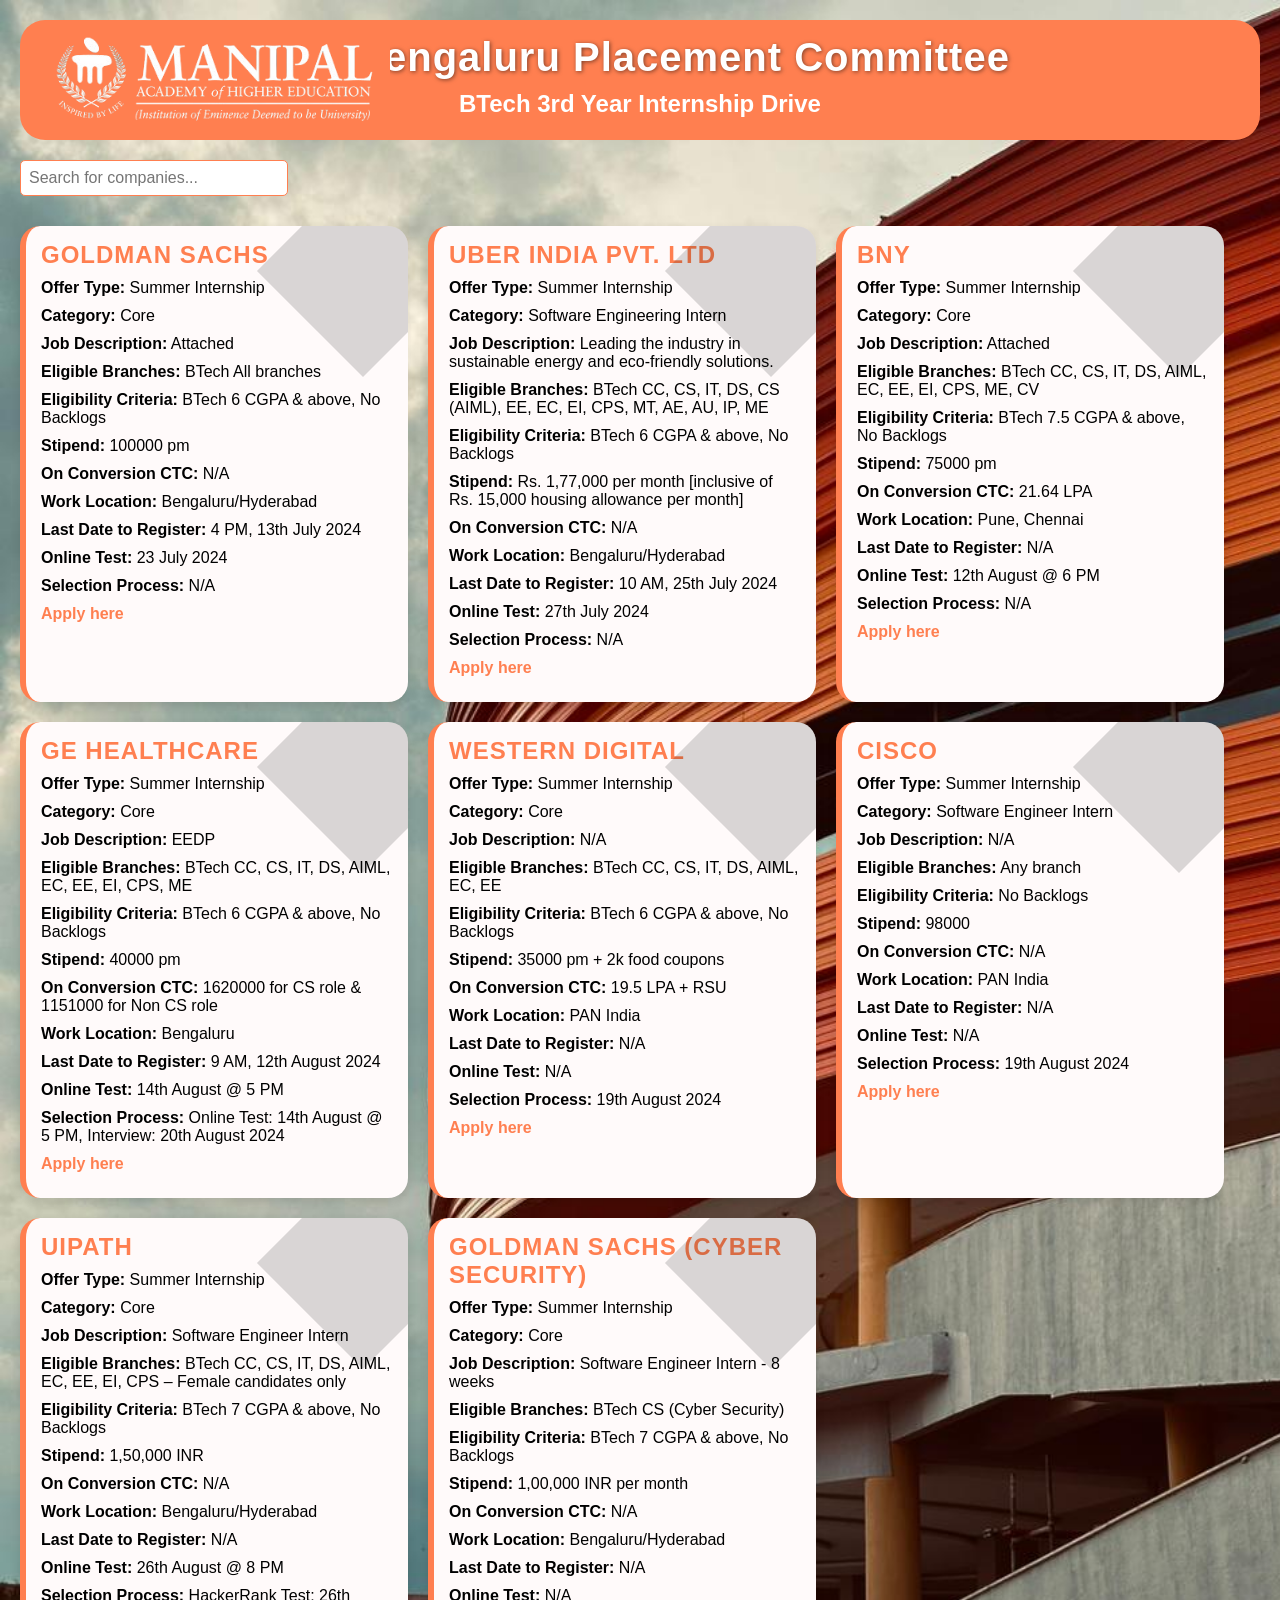
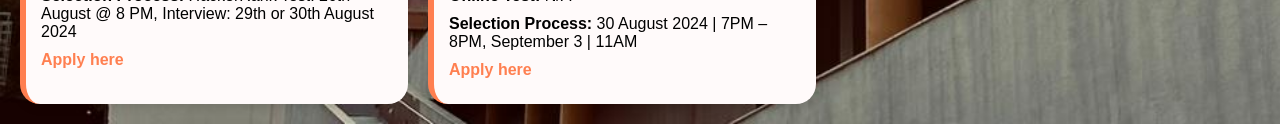
==== index.html @ 0d984af4 "Update and rename companylist.html to index.html" ====
<!DOCTYPE html>
<html lang="en">
<head>
    <meta charset="UTF-8">
    <meta name="viewport" content="width=device-width, initial-scale=1.0">
    <title>MIT Bengaluru Placement Committee</title>
    <link rel="icon" href="mahe logo.jpg" type="image/png">
    <link rel="stylesheet" href="style.css">
</head>
<body style="background-image: url('MARC.jpg'); background-size: cover; background-repeat: no-repeat;">
    <header>
        <img src="mahe logo.png" alt="Manipal Logo" style="width: 350px; border-radius: 8px;">
        <h1 style="text-align: center;">MIT Bengaluru Placement Committee</h1>
        <h2 style="color: white; font-size: 24px; margin-top: 10px; text-align: center;">BTech 3rd Year Internship Drive</h2>
    </header>
    
    <input type="text" id="search-bar" placeholder="Search for companies..." onkeyup="searchCompanies()" />
    <section id="company-list"></section>

    <script src="script.js"></script>
</body>
</html>
---- style.css ----
body {
    font-family: 'Helvetica Neue', sans-serif;
    margin: 0;
    padding: 20px;
    background-color: #FFFAFA; /* Light background (Floral White) */
    color: #000000; /* Black text */
}

/* Header styling */
header {
    background-color: #FF7F50; /* Coral background for header */
    color: white;
    padding: 15px 20px;
    text-align: center;
    position: relative;
    height: 90px; /* Adjusted height for more spacious layout */
    border-radius: 25px; /* Rounded edges */
}

header img {
    position: absolute;
    left: 20px;
    top: 50%;
    transform: translateY(-50%); /* Vertically center the logo */
    width: 120px; /* Increased logo size */
    height: auto; /* Maintain aspect ratio */
}

h1 {
    margin: 0;
    font-size: 40px; /* Larger font size */
    color: white; /* White text for header */
    letter-spacing: 1px; /* Spaced letters */
    text-shadow: 1px 1px 4px rgba(0, 0, 0, 0.5); /* Subtle text shadow */
}

/* Search bar styling */
#search-bar {
    width: 250px; /* Set a fixed width for the search bar */
    padding: 8px; /* Reduced padding */
    margin-top: 20px;
    border: 1px solid #FF7F50; /* Coral border */
    border-radius: 5px; /* Rounded corners */
    font-size: 16px; /* Font size */
    transition: width 0.4s ease; /* Smooth transition for width */
}

/* Optional: Make search bar expand on focus */
#search-bar:focus {
    width: 300px; /* Slightly expand on focus */
    outline: none; /* Remove default outline */
    box-shadow: 0 0 5px rgba(255, 127, 80, 0.5); /* Add a subtle shadow on focus */
}

/* Company list section */
#company-list {
    margin-top: 30px;
    display: flex; /* Use flexbox for side by side display */
    flex-wrap: wrap; /* Allow wrapping to new line */
    gap: 20px; /* Space between cards */
}

/* Each company card */
.company-card {
    background-color: #FFFAFA; /* Floral white background for company cards */
    color: #000000; /* Black text */
    padding: 15px; /* Reduced padding */
    border-radius: 20px; /* Rounded corners */
    box-shadow: 0 4px 10px rgba(0, 0, 0, 0.1); /* Shadow for depth */
    transition: all 0.3s ease; /* Smooth hover effect */
    border-left: 6px solid #FF7F50; /* Coral accent on the left */
    position: relative;
    overflow: hidden;
    flex: 1 1 calc(30% - 20px); /* Allow 3 cards per row with gaps */
    max-width: calc(30% - 20px); /* Prevent cards from exceeding width */
}

/* Hover effect for company card */
.company-card:hover {
    box-shadow: 0 6px 15px rgba(0, 0, 0, 0.2); /* Slightly stronger shadow on hover */
    transform: translateY(-4px); /* Reduced lift effect */
    border-left: 6px solid black; /* Black left border on hover */
}

/* Decorative diagonal stripe on hover */
.company-card:before {
    content: '';
    position: absolute;
    top: -30px; /* Adjusted position */
    right: -30px; /* Adjusted position */
    width: 150px; /* Reduced size */
    height: 150px; /* Reduced size */
    background: rgba(0, 0, 0, 0.15); /* Subtle black overlay */
    transform: rotate(45deg);
    transition: 0.4s ease;
}

.company-card:hover:before {
    background: rgba(0, 0, 0, 0.3);
    right: -40px; /* Adjusted position */
}

/* Headings and text */
.company-card h2 {
    margin: 0 0 10px 0;
    font-size: 24px; /* Larger font for headings */
    color: #FF7F50; /* Coral text for headings */
    text-transform: uppercase; /* Capitalized for emphasis */
    letter-spacing: 1px;
}

.company-card p {
    margin: 10px 0;
    font-size: 16px; /* Adjusted for readability */
    color: #000000; /* Black text */
}

a {
    color: #FF7F50; /* Coral color for links */
    font-weight: bold; /* Bold links */
    text-decoration: none;
    border-bottom: 2px solid transparent; /* Underline effect */
    transition: border-bottom 0.2s ease, color 0.2s ease;
}

a:hover {
    color: black; /* Black for link hover */
    border-bottom: 2px solid black; /* Underline on hover */
}
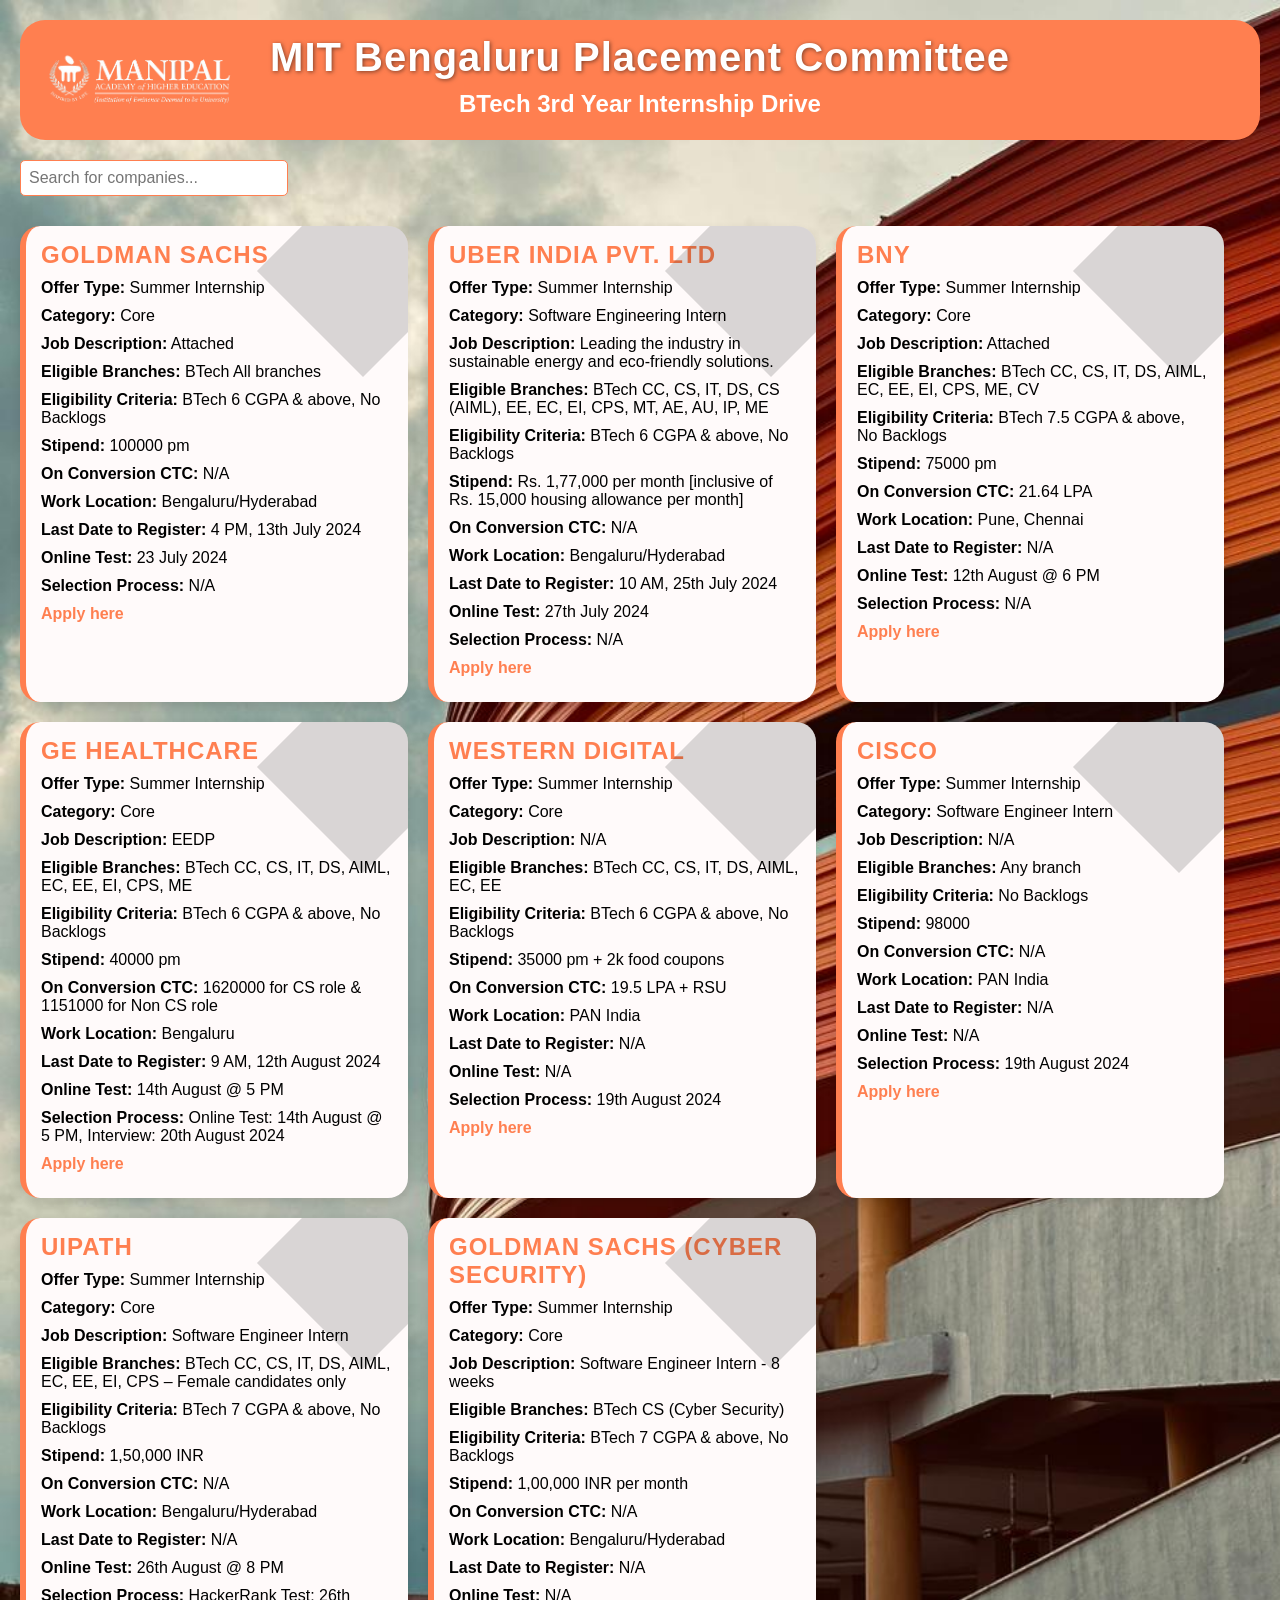
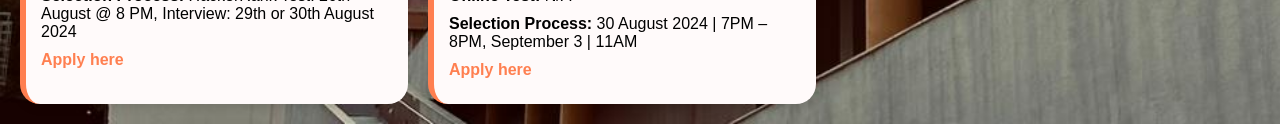
==== commit 51159cb9: "Update index.html" ====
--- a/index.html
+++ b/index.html
@@ -9,7 +9,7 @@
 </head>
 <body style="background-image: url('MARC.jpg'); background-size: cover; background-repeat: no-repeat;">
     <header>
-        <img src="mahe logo.png" alt="Manipal Logo" style="width: 350px; border-radius: 8px;">
+        <img src="mahe logo.png" alt="Manipal Logo" style="width: 200px; border-radius: 8px;">
         <h1 style="text-align: center;">MIT Bengaluru Placement Committee</h1>
         <h2 style="color: white; font-size: 24px; margin-top: 10px; text-align: center;">BTech 3rd Year Internship Drive</h2>
     </header>
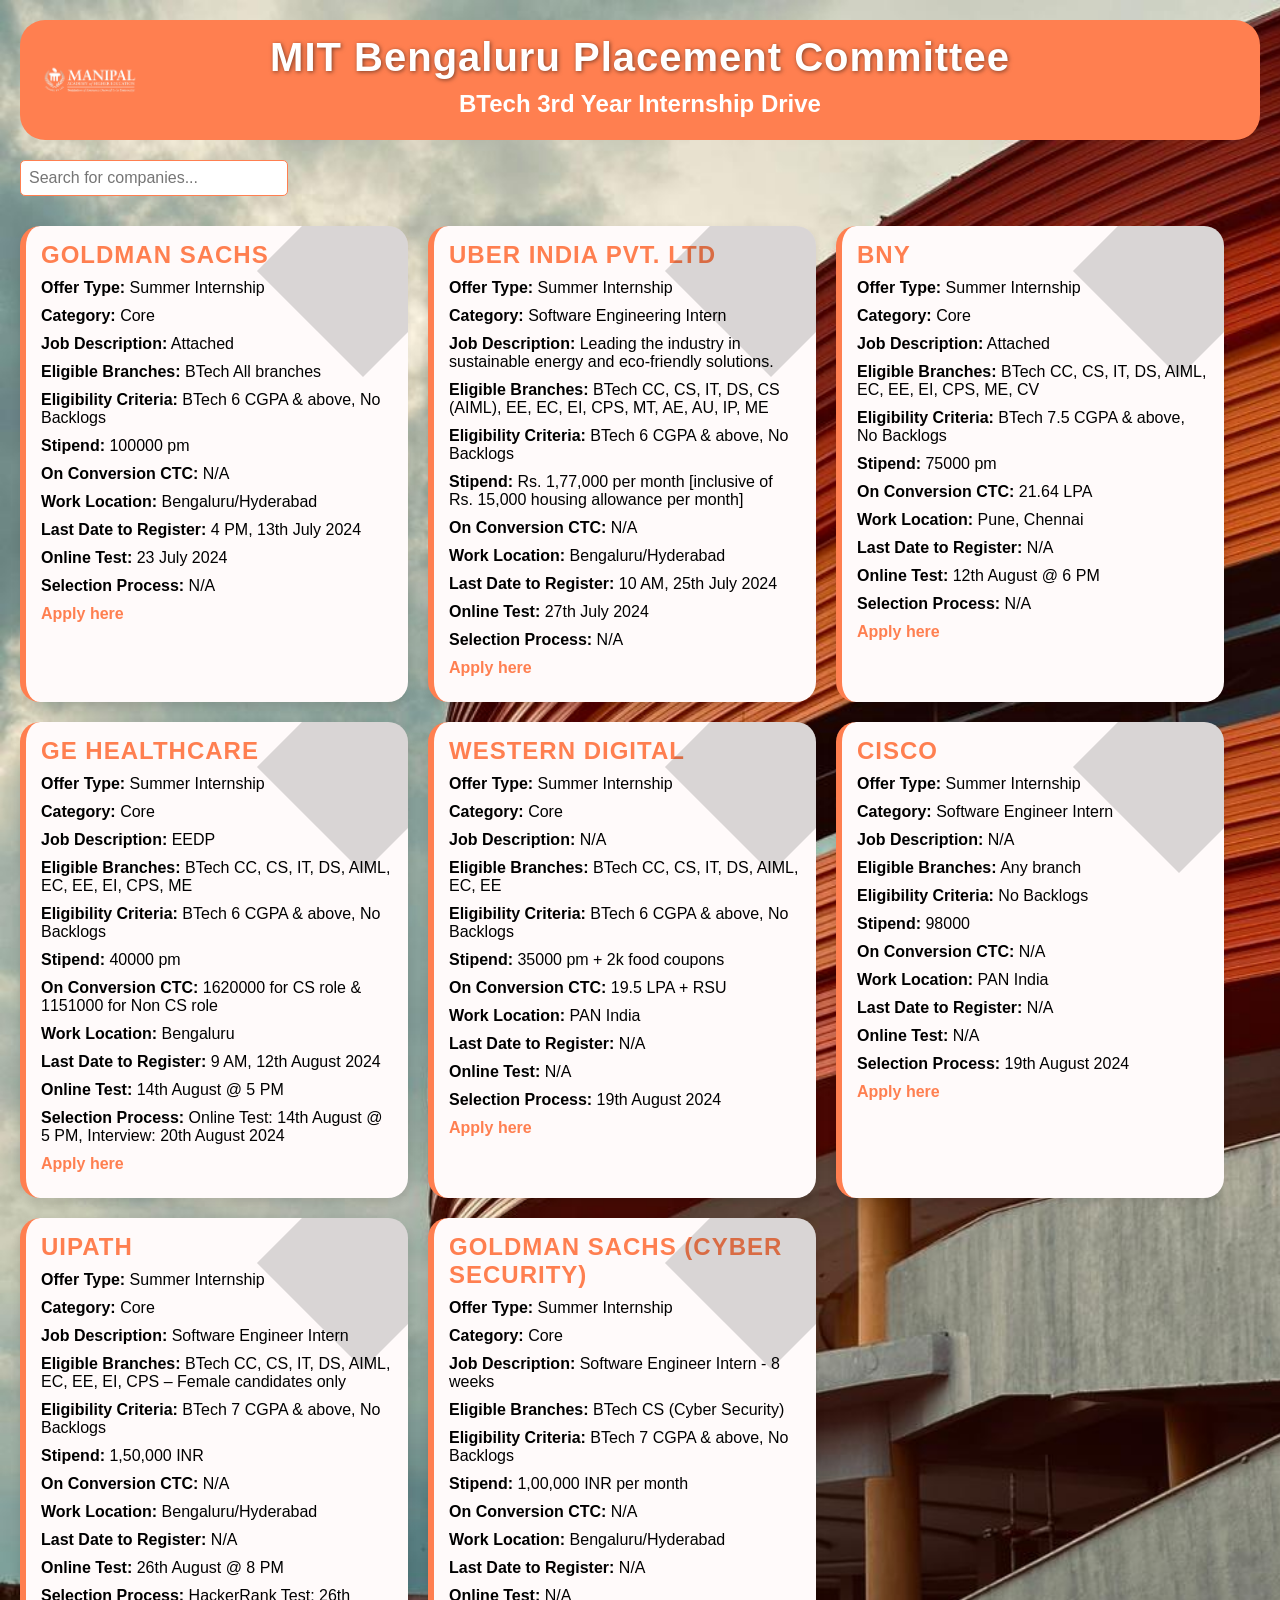
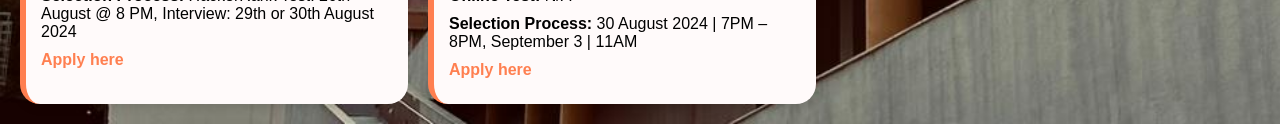
==== commit a9ec7052: "Update index.html" ====
--- a/index.html
+++ b/index.html
@@ -9,7 +9,7 @@
 </head>
 <body style="background-image: url('MARC.jpg'); background-size: cover; background-repeat: no-repeat;">
     <header>
-        <img src="mahe logo.png" alt="Manipal Logo" style="width: 200px; border-radius: 8px;">
+        <img src="mahe logo.png" alt="Manipal Logo" style="width: 100px; border-radius: 8px;">
         <h1 style="text-align: center;">MIT Bengaluru Placement Committee</h1>
         <h2 style="color: white; font-size: 24px; margin-top: 10px; text-align: center;">BTech 3rd Year Internship Drive</h2>
     </header>
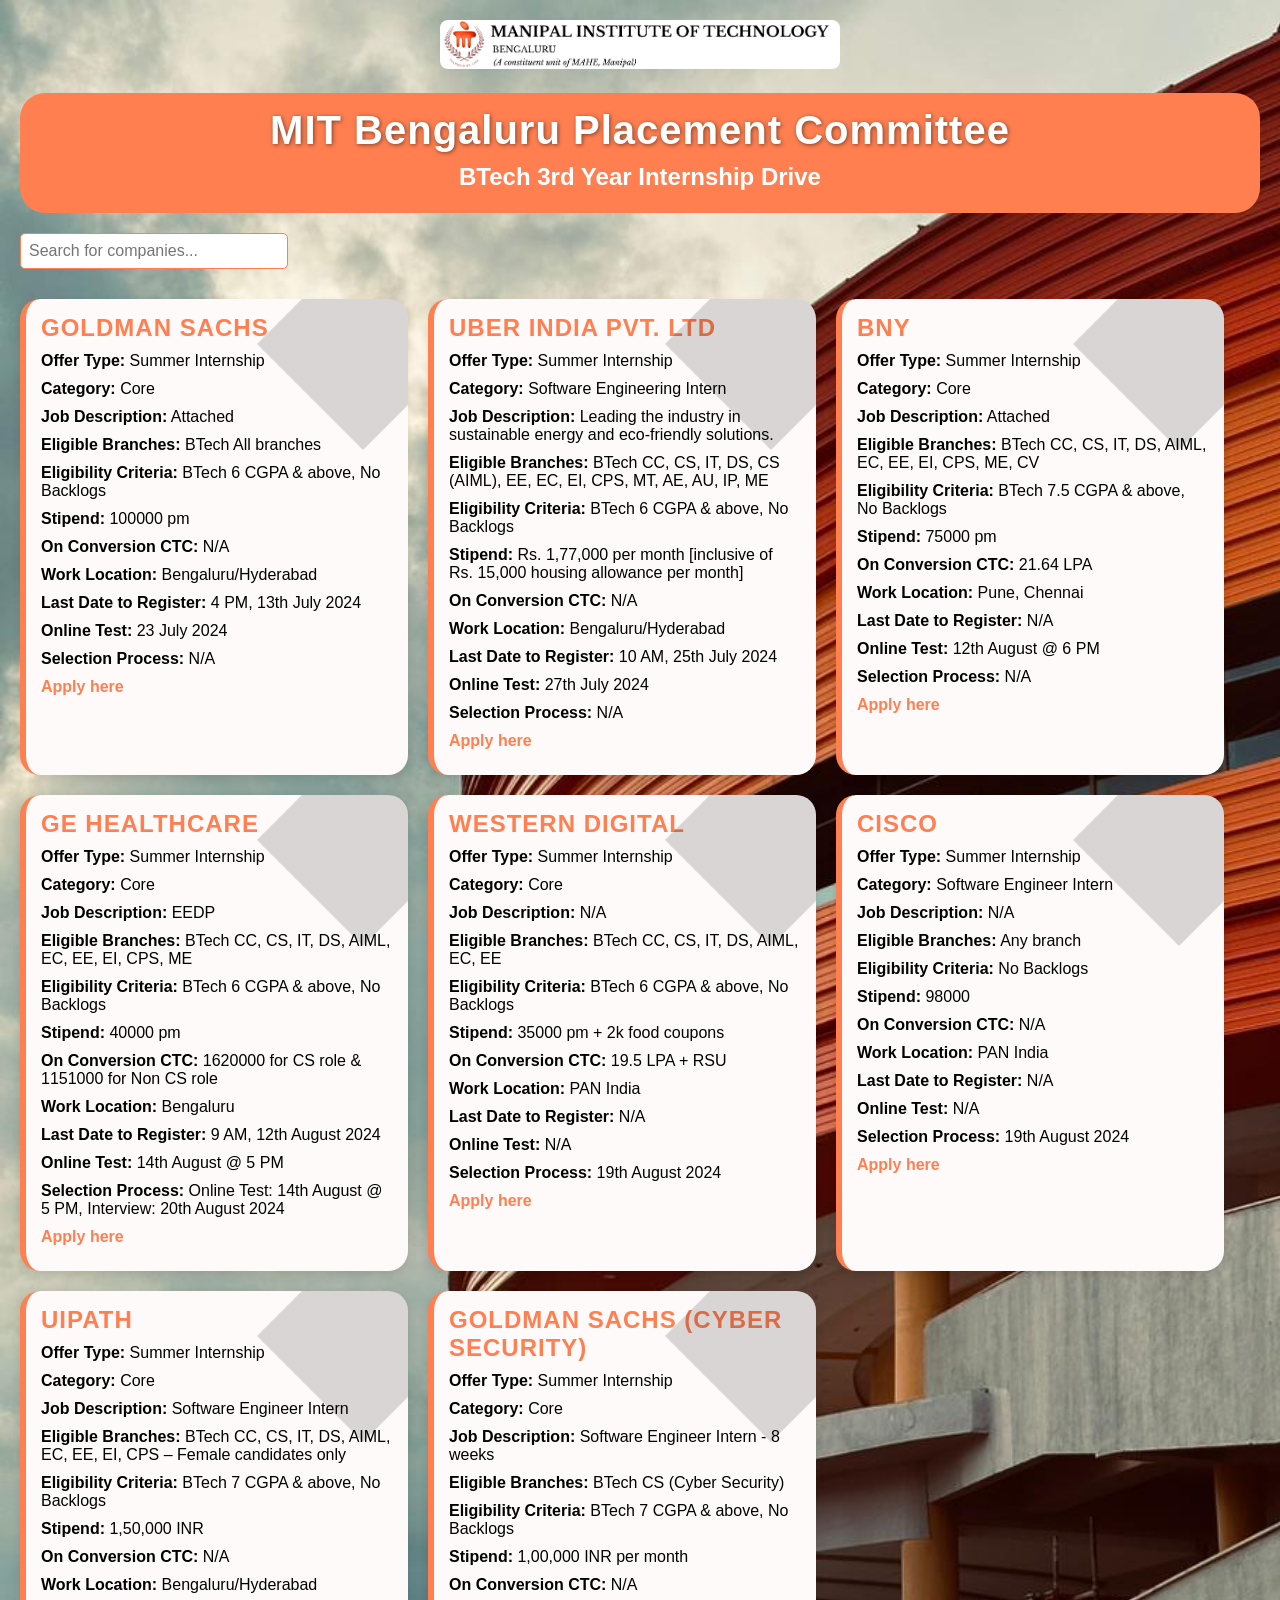
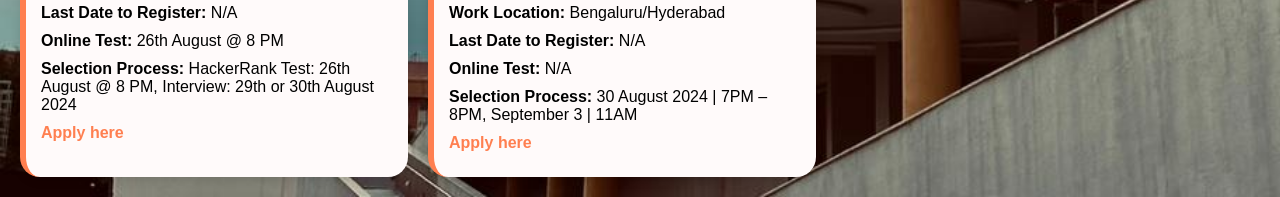
==== commit 7d7a7872: "Update index.html" ====
--- a/index.html
+++ b/index.html
@@ -8,8 +8,13 @@
     <link rel="stylesheet" href="style.css">
 </head>
 <body style="background-image: url('MARC.jpg'); background-size: cover; background-repeat: no-repeat;">
+    
+    <!-- Center the logo using a div -->
+    <div style="text-align: center; margin-bottom: 20px;">
+        <img src="mit logo.png" alt="Manipal Logo" style="width: 400px; border-radius: 8px;">
+    </div>
+
     <header>
-        <img src="mahe logo.png" alt="Manipal Logo" style="width: 100px; border-radius: 8px;">
         <h1 style="text-align: center;">MIT Bengaluru Placement Committee</h1>
         <h2 style="color: white; font-size: 24px; margin-top: 10px; text-align: center;">BTech 3rd Year Internship Drive</h2>
     </header>
@@ -20,3 +25,4 @@
     <script src="script.js"></script>
 </body>
 </html>
+
